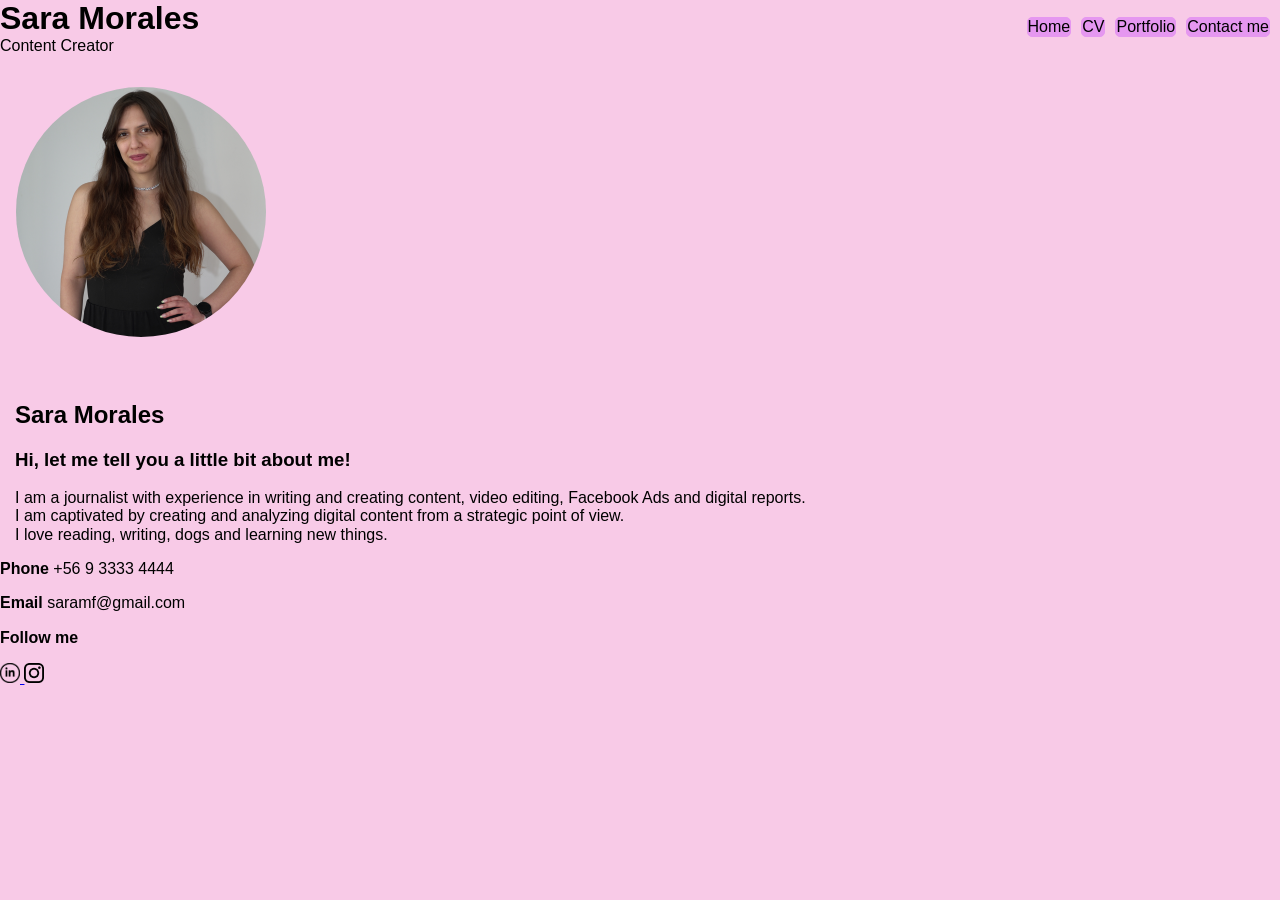
==== index.html @ e161719d "Creamos el footer" ====
<!DOCTYPE html>
<html lang="en">
<head>
    <meta charset="UTF-8">
    <meta name="viewport" content="width=device-width, initial-scale=1.0">
    <title>Sara Morales's portfolio</title>
    <link rel="stylesheet" href="./style/header.css">
    <link rel="stylesheet" href="./style/info.css">
    <link rel="stylesheet" href="./style/normalize.css">
    <link rel="stylesheet" href="./style/common.css">
    <link rel="stylesheet" href="./style/components.css">
</head>
<body class="main-bg">
    <header class="header">
        <nav class="nav">
            <div class="logo">
                <h1 class="nombre">Sara Morales</h1> 
                <p class="labor">Content Creator</p>
            </div>
            
            <ul class="list">
                <li>
                    <a class="btn" href="index.html">Home</a>
                </li>
                <li>
                    <a class="btn" href="CV.html">CV</a>
                </li>
                <li>
                    <a class="btn" href="portfolio.html">Portfolio </a>
                </li>
                <li>
                    <a class="btn" href="contact.html">Contact me</a>
                </li>
            </ul>
        </nav>
    </header>
    <main>
        <section class="info">
            <div class="profile">
                <img src="./imagenes/perfil/perfil Sara.JPG" alt="">
            </div>
            <div class="resume">
                <h2>Sara Morales</h2>
                <h3>Hi, let me tell you a little bit about me!</h3>
                <p class="text">I am a journalist with experience in writing and creating content, video editing, Facebook Ads and digital reports. </br>
                I am captivated by creating and analyzing digital content from a strategic point of view. </br>
                I love reading, writing, dogs and learning new things.</p>
            </div>
        </section>
    </main>
    <footer>
        <p><strong>Phone</strong> +56 9 3333 4444</p>
        <p><strong>Email</strong> saramf@gmail.com</p>
        <p><strong>Follow me</strong></p>
        <div>

        </div>
        <a href="https://www.linkedin.com/in/saramoralesfranzese/" target="_blank">
            <img src="./imagenes/perfil/linkedin-logo-black.png" alt="linkedin", width="20px" height="20px">
        </a>
        <a href="https://www.instagram.com/saraestefania/" target="_blank">
            <img src="./imagenes/perfil/instagram-logo.png" alt="instagram" width="20px" height="20px">
        </a>
    </footer> 
</body>
</html>
---- style/header.css ----
.header {
    position: relative;
    top: 0;
    background-color: var(--bg-color);
    z-index: 999;
    display: flex;
    justify-content: space-between;
    align-items: center;
    padding: 1rem;
}

.header, .nav, .list {
    list-style: none;
    margin: 0;
    padding: 0;
    display: flex;
    gap: 10px;

}

.list {
    position: absolute;
    top: 30%;
    right: 0;
    margin-right: 10px;
}


.nombre, .labor {
    margin-bottom: 0;
    margin-top: 0;
}



.logo {
    text-align: left;
}
---- style/info.css ----
.info {
    img {
        display: flex;
        width: 250px;
        height: 250px;
        border-radius: 50%;
        margin-top: 2rem;
        margin-left: 1rem;
        align-items: center;
    }
    .resume {
        position: relative;
        left: 15px;
        max-width: 95%;
        margin-top: 5%;
        .text {
            margin-top: 1rem;
        }
    }
}
---- style/common.css ----
:root {
    --bg-color: #f8cae7;
    --main-text-color: #000;
    --second-main-text-color: #ffffff;
    --main-brand-color: #e597f0;
    --main-brand-color-ligh:#fabffa;
    --input-bg-color: #d2cdcf;
    font-size: 16px;
    font-family: Arial, Helvetica, sans-serif;
}

.main-bg {
    background-color: var(--bg-color);
}
---- style/components.css ----
.btn {
    color: var(--main-text-color);
    background-color: var(--main-brand-color);
    text-decoration: none;
    padding: 0,7rem;
    display: inline-block;
    border-radius: 5px;
    border: 1px solid var(--main-brand-color);
    cursor: pointer;
}
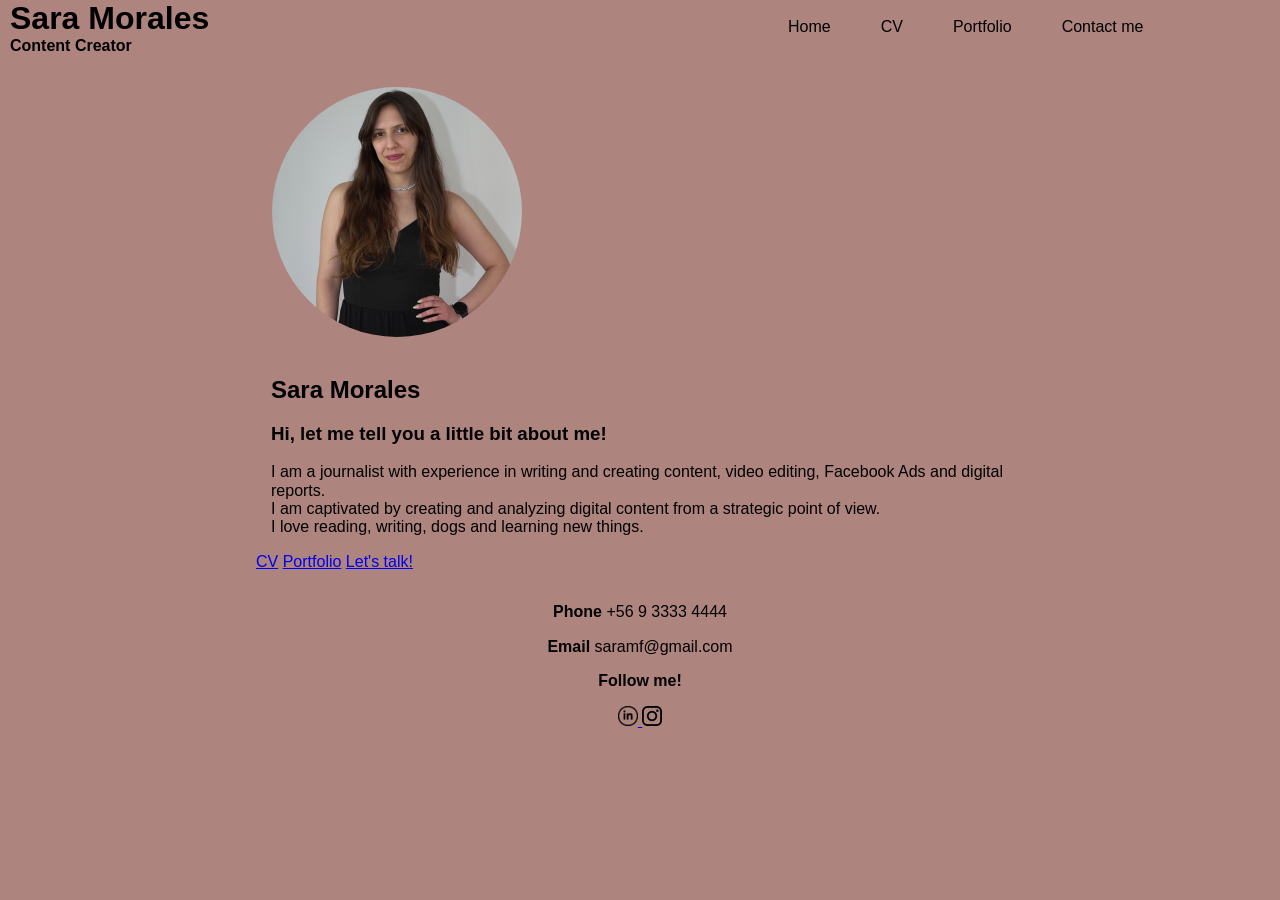
==== commit 1662185c: "Creamos menu hamburguesa para version mobile y menu clasico para pantallas más grandes" ====
--- a/index.html
+++ b/index.html
@@ -9,32 +9,24 @@
     <link rel="stylesheet" href="./style/normalize.css">
     <link rel="stylesheet" href="./style/common.css">
     <link rel="stylesheet" href="./style/components.css">
+    <link rel="stylesheet" href="./style/footer.css">
 </head>
 <body class="main-bg">
     <header class="header">
+        <div class="logo">
+            <h1 class="nombre">Sara Morales</h1> 
+            <p class="labor"><strong>Content Creator</strong></p>
+        </div>
+        <input type="checkbox" id="menu-toggle">
+        <label for="menu-toggle" class="menu-icon">&#9776;</label>
         <nav class="nav">
-            <div class="logo">
-                <h1 class="nombre">Sara Morales</h1> 
-                <p class="labor">Content Creator</p>
-            </div>
-            
-            <ul class="list">
-                <li>
-                    <a class="btn" href="index.html">Home</a>
-                </li>
-                <li>
-                    <a class="btn" href="CV.html">CV</a>
-                </li>
-                <li>
-                    <a class="btn" href="portfolio.html">Portfolio </a>
-                </li>
-                <li>
-                    <a class="btn" href="contact.html">Contact me</a>
-                </li>
-            </ul>
+            <a class="btn" href="index.html">Home</a>
+            <a class="btn" href="CV.html">CV</a>
+            <a class="btn" href="portfolio.html">Portfolio </a>
+            <a class="btn" href="contact.html">Contact me</a>
         </nav>
     </header>
-    <main>
+    <main class="main">
         <section class="info">
             <div class="profile">
                 <img src="./imagenes/perfil/perfil Sara.JPG" alt="">
@@ -46,21 +38,26 @@
                 I am captivated by creating and analyzing digital content from a strategic point of view. </br>
                 I love reading, writing, dogs and learning new things.</p>
             </div>
+            <div>
+                <a href="./CV.html">CV</a>
+                <a href="./portfolio.html">Portfolio</a>
+                <a href="./contact.html">Let's talk!</a>
+            </div>
         </section>
     </main>
-    <footer>
+    <footer class="footer">
         <p><strong>Phone</strong> +56 9 3333 4444</p>
         <p><strong>Email</strong> saramf@gmail.com</p>
-        <p><strong>Follow me</strong></p>
-        <div>
+        <div class="rrss">
+            <p><strong>Follow me!</strong></p>
+            <a href="https://www.linkedin.com/in/saramoralesfranzese/" target="_blank">
+                <img src="./imagenes/perfil/linkedin-logo-black.png" alt="linkedin", width="20px" height="20px">
+            </a>
+            <a href="https://www.instagram.com/saraestefania/" target="_blank">
+                <img src="./imagenes/perfil/instagram-logo.png" alt="instagram" width="20px" height="20px">
+            </a>
+        </div>
 
-        </div>
-        <a href="https://www.linkedin.com/in/saramoralesfranzese/" target="_blank">
-            <img src="./imagenes/perfil/linkedin-logo-black.png" alt="linkedin", width="20px" height="20px">
-        </a>
-        <a href="https://www.instagram.com/saraestefania/" target="_blank">
-            <img src="./imagenes/perfil/instagram-logo.png" alt="instagram" width="20px" height="20px">
-        </a>
     </footer> 
 </body>
 </html>
--- a/style/header.css
+++ b/style/header.css
@@ -15,7 +15,6 @@
     padding: 0;
     display: flex;
     gap: 10px;
-
 }
 
 .list {
@@ -35,4 +34,6 @@
 
 .logo {
     text-align: left;
+    margin-left: 10px;
 }
+
--- a/style/info.css
+++ b/style/info.css
@@ -1,3 +1,9 @@
+.main {
+    width: 90%;
+    margin: 0 auto;
+    max-width: 768px;
+}
+
 .info {
     img {
         display: flex;
@@ -11,7 +17,6 @@
     .resume {
         position: relative;
         left: 15px;
-        max-width: 95%;
         margin-top: 5%;
         .text {
             margin-top: 1rem;
--- a/style/common.css
+++ b/style/common.css
@@ -1,11 +1,11 @@
 :root {
-    --bg-color: #f8cae7;
+    --bg-color: #ae847e;
     --main-text-color: #000;
     --second-main-text-color: #ffffff;
-    --main-brand-color: #e597f0;
-    --main-brand-color-ligh:#fabffa;
+    --main-brand-color: #2c0e37;
+    --main-brand-color-ligh:#DAA89B;
     --input-bg-color: #d2cdcf;
-    font-size: 16px;
+    font-size: 1rem;
     font-family: Arial, Helvetica, sans-serif;
 }
 
--- a/style/components.css
+++ b/style/components.css
@@ -1,10 +1,85 @@
-.btn {
+/*.btn {
     color: var(--main-text-color);
-    background-color: var(--main-brand-color);
+    background-color: transparent;
     text-decoration: none;
-    padding: 0,7rem;
+    padding: 0,5rem;
     display: inline-block;
     border-radius: 5px;
-    border: 1px solid var(--main-brand-color);
     cursor: pointer;
-}+}*/
+
+.menu-icon {
+    font-size: 2rem;
+    color: var(--main-brand-color);
+    cursor: pointer;
+    display: block;
+    position:absolute;
+    right: 20px;
+    top: 10px;
+}
+
+#menu-toggle {
+    display: none;
+}
+
+.nav {
+    display: none;
+    position: absolute;
+    top: 50px;
+    right: 0;
+    background: var(--main-brand-color-light);
+    width: 100%;
+    text-align: center;
+}
+
+.nav {
+    a {
+        display: block;
+        color: var(--main-text-color);
+        padding: 15px;
+        text-decoration: none;
+        padding: 10px 20px;
+    }
+}
+
+#menu-toggle:checked + .menu-icon + .nav {
+    display: flex;
+    flex-direction: column;
+    text-align: right;
+    gap: 0;
+}
+
+@media screen and (width > 768px) {
+    .menu-icon {
+        display: none;
+    }
+
+    .nav{
+        display: flex;
+        flex-direction: row;
+        position: relative;
+        max-width: 40%;
+        top: 0;
+    }
+}
+    /*
+    .nav {
+        display: flex;
+        flex-direction: row;
+        position: relative;
+        max-width: 40%;
+        margin-top:0;
+    }
+
+    .btn {
+        color: var(--main-text-color);
+        background-color: transparent;
+        text-decoration: none;
+        padding: 0;
+        margin-top: 0;
+    }
+}
+  
+
+
+
--- a/style/footer.css
+++ b/style/footer.css
@@ -0,0 +1,6 @@
+.footer {
+    text-align: center;
+    font-weight: 350;
+    font-style: normal;
+    padding: 1em;
+}
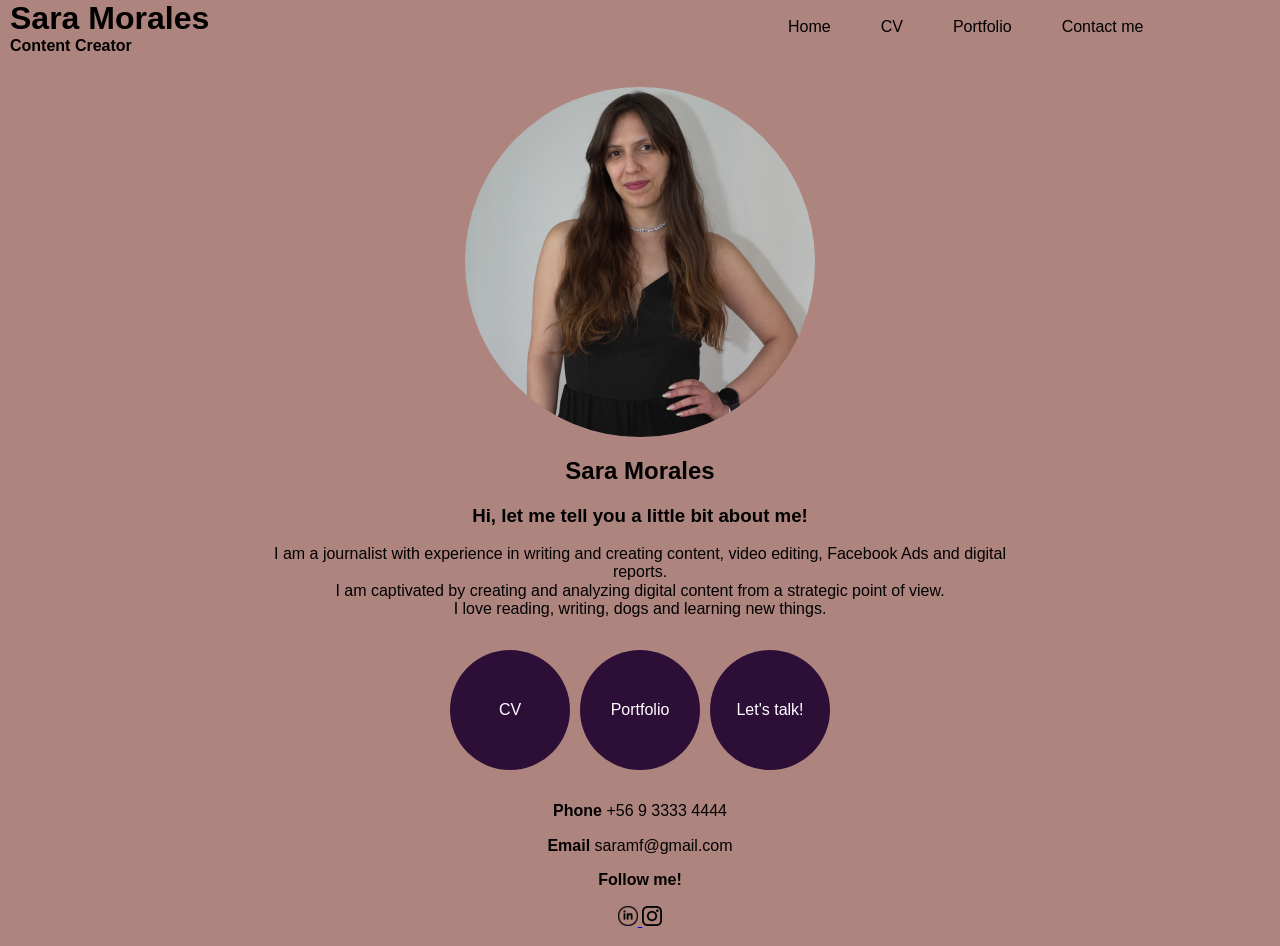
==== commit ce064a4d: "Agregamos botones en el home" ====
--- a/index.html
+++ b/index.html
@@ -38,10 +38,10 @@
                 I am captivated by creating and analyzing digital content from a strategic point of view. </br>
                 I love reading, writing, dogs and learning new things.</p>
             </div>
-            <div>
-                <a href="./CV.html">CV</a>
-                <a href="./portfolio.html">Portfolio</a>
-                <a href="./contact.html">Let's talk!</a>
+            <div class="container-big-btn">
+                <a href="./CV.html" class="big-btn">CV</a>
+                <a href="./portfolio.html" class="big-btn">Portfolio</a>
+                <a href="./contact.html" class="big-btn">Let's talk!</a>
             </div>
         </section>
     </main>
--- a/style/info.css
+++ b/style/info.css
@@ -5,22 +5,31 @@
 }
 
 .info {
+    display: flex;
+    flex-direction: column;
+    align-items: center;
     img {
         display: flex;
-        width: 250px;
-        height: 250px;
+        width: 350px;
+        height: 350px;
         border-radius: 50%;
         margin-top: 2rem;
-        margin-left: 1rem;
-        align-items: center;
     }
     .resume {
         position: relative;
-        left: 15px;
-        margin-top: 5%;
+        text-align: center;
         .text {
             margin-top: 1rem;
+            margin-bottom: 2rem;
         }
     }
 }
 
+/*
+@media screen and (width > 768px) {
+    .info {
+        display: flex;
+        align-items: center;
+    }
+}
+*/
--- a/style/components.css
+++ b/style/components.css
@@ -49,6 +49,29 @@
     gap: 0;
 }
 
+.container-big-btn {
+    display: flex;
+    flex-direction: row;
+    justify-content: center;
+    gap: 10px;
+}
+
+.big-btn {
+    display: flex;
+    flex-direction: row;
+    justify-content: center;
+    align-items: center;
+    background-color: var(--main-brand-color);
+    color: var(--second-main-text-color);
+    font-size: 1rem;
+    text-decoration: none;
+    border-radius: 50%;
+    aspect-ratio: 1 / 1;
+    width: 120px;
+    text-align: center;
+    text-wrap: wrap;
+}
+
 @media screen and (width > 768px) {
     .menu-icon {
         display: none;
@@ -62,24 +85,4 @@
         top: 0;
     }
 }
-    /*
-    .nav {
-        display: flex;
-        flex-direction: row;
-        position: relative;
-        max-width: 40%;
-        margin-top:0;
-    }
-
-    .btn {
-        color: var(--main-text-color);
-        background-color: transparent;
-        text-decoration: none;
-        padding: 0;
-        margin-top: 0;
-    }
-}
-  
-
-
-
+    
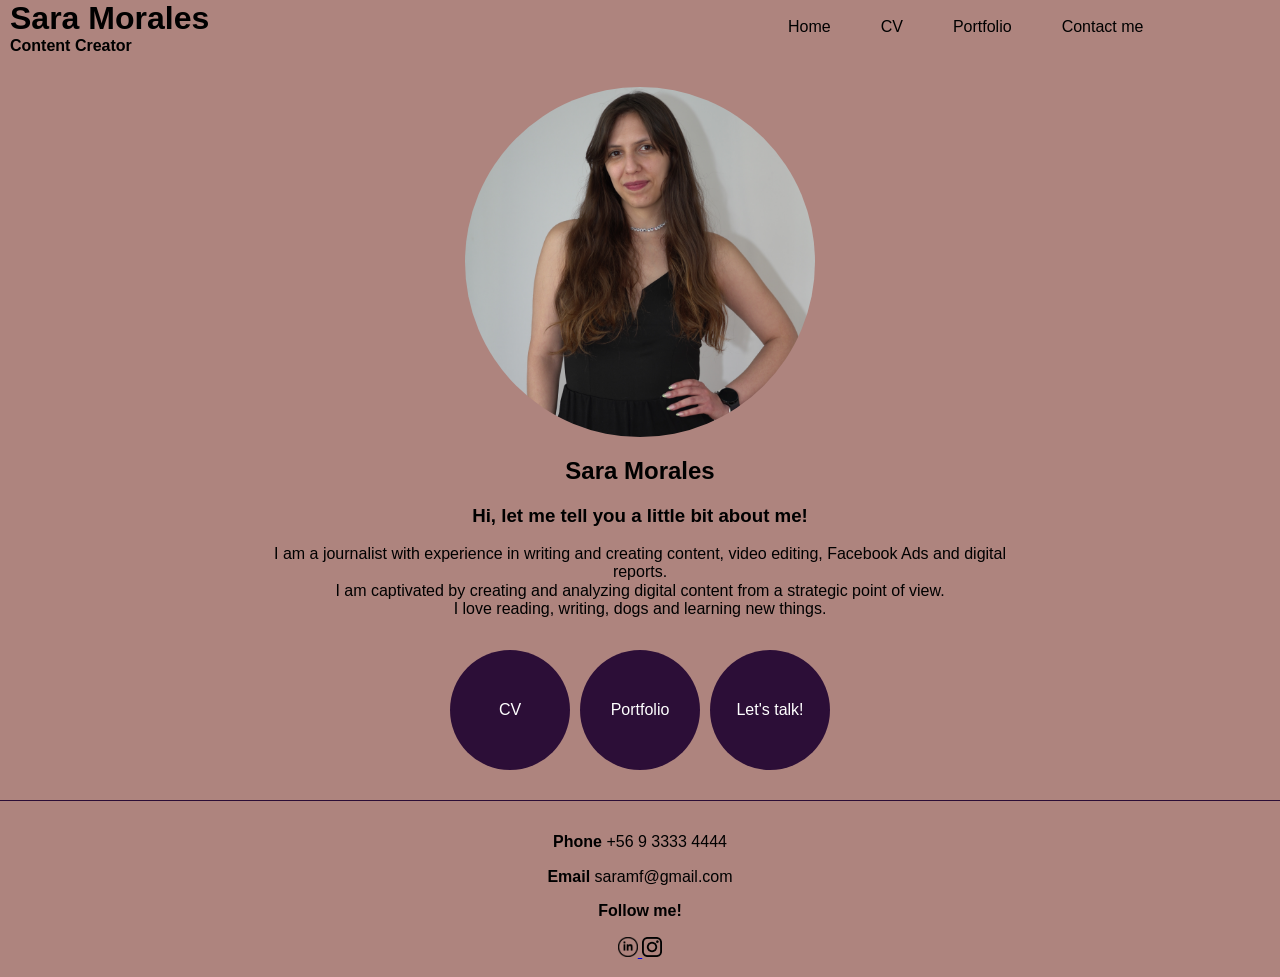
==== commit a289d05f: "Agregamos un divider entre footer y body. Falta modificar el sitio para pantallas grandes y terminam" ====
--- a/index.html
+++ b/index.html
@@ -45,6 +45,7 @@
             </div>
         </section>
     </main>
+    <hr class="divider">
     <footer class="footer">
         <p><strong>Phone</strong> +56 9 3333 4444</p>
         <p><strong>Email</strong> saramf@gmail.com</p>
--- a/style/common.css
+++ b/style/common.css
@@ -11,4 +11,12 @@
 
 .main-bg {
     background-color: var(--bg-color);
+}
+
+.divider {
+    border: none;
+    height: 1px;
+    background-color: var(--main-brand-color);
+    margin-top: 30px;
+    margin-bottom: 0;
 }
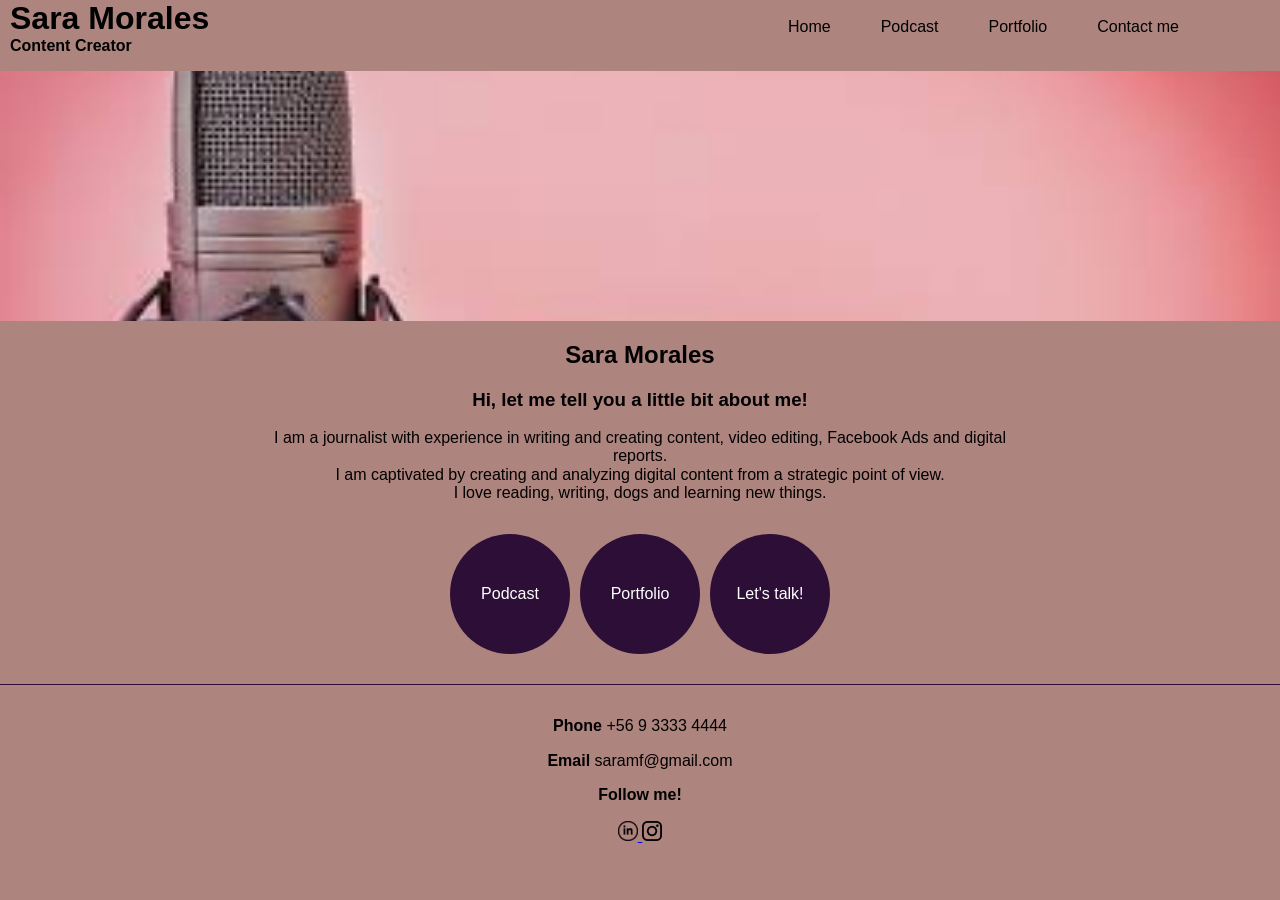
==== commit fd620cf2: "commit" ====
--- a/index.html
+++ b/index.html
@@ -10,8 +10,9 @@
     <link rel="stylesheet" href="./style/common.css">
     <link rel="stylesheet" href="./style/components.css">
     <link rel="stylesheet" href="./style/footer.css">
+    <link rel="stylesheet" href="./style/banner.css">
 </head>
-<body class="main-bg">
+<body class="main-bg container">
     <header class="header">
         <div class="logo">
             <h1 class="nombre">Sara Morales</h1> 
@@ -21,16 +22,15 @@
         <label for="menu-toggle" class="menu-icon">&#9776;</label>
         <nav class="nav">
             <a class="btn" href="index.html">Home</a>
-            <a class="btn" href="CV.html">CV</a>
+            <a class="btn" href="podcast.html">Podcast</a>
             <a class="btn" href="portfolio.html">Portfolio </a>
             <a class="btn" href="contact.html">Contact me</a>
         </nav>
     </header>
+    <section class="banner">
+    </section>
     <main class="main">
         <section class="info">
-            <div class="profile">
-                <img src="./imagenes/perfil/perfil Sara.JPG" alt="">
-            </div>
             <div class="resume">
                 <h2>Sara Morales</h2>
                 <h3>Hi, let me tell you a little bit about me!</h3>
@@ -39,7 +39,7 @@
                 I love reading, writing, dogs and learning new things.</p>
             </div>
             <div class="container-big-btn">
-                <a href="./CV.html" class="big-btn">CV</a>
+                <a href="./podcast.html" class="big-btn">Podcast</a>
                 <a href="./portfolio.html" class="big-btn">Portfolio</a>
                 <a href="./contact.html" class="big-btn">Let's talk!</a>
             </div>
--- a/style/components.css
+++ b/style/components.css
@@ -72,6 +72,29 @@
     text-wrap: wrap;
 }
 
+.form-element {
+    display: flex;
+    flex-direction: column;
+    margin-bottom: 1rem;
+    label {
+        margin-bottom: 0.5rem;
+    }
+    .reset {
+        margin-bottom: 1rem;
+    }
+}
+
+.field 
+{
+    display: flex;
+    flex-wrap: wrap;
+    gap: 5px;
+    label {
+        display: flex;
+        align-items: center;
+    }
+}
+
 @media screen and (width > 768px) {
     .menu-icon {
         display: none;
@@ -84,5 +107,7 @@
         max-width: 40%;
         top: 0;
     }
+
+    
 }
     
--- a/style/banner.css
+++ b/style/banner.css
@@ -0,0 +1,20 @@
+.banner {
+    width: 250px;
+    height: 250px;
+    border-radius: 50%;
+    background: url(../imagenes/perfil/perfil\ Sara.JPG) no-repeat center/cover;
+    display: flex;
+    align-items: center;
+    justify-content: center;
+    margin: 1rem auto 0 auto;
+}
+
+@media screen and (width > 768px) {
+    .banner {
+        background-image: url(../imagenes/perfil/images.jpeg);
+        height: 250px;
+        width: 100%;
+        border-radius: 0;
+        padding: 0;
+    }
+}
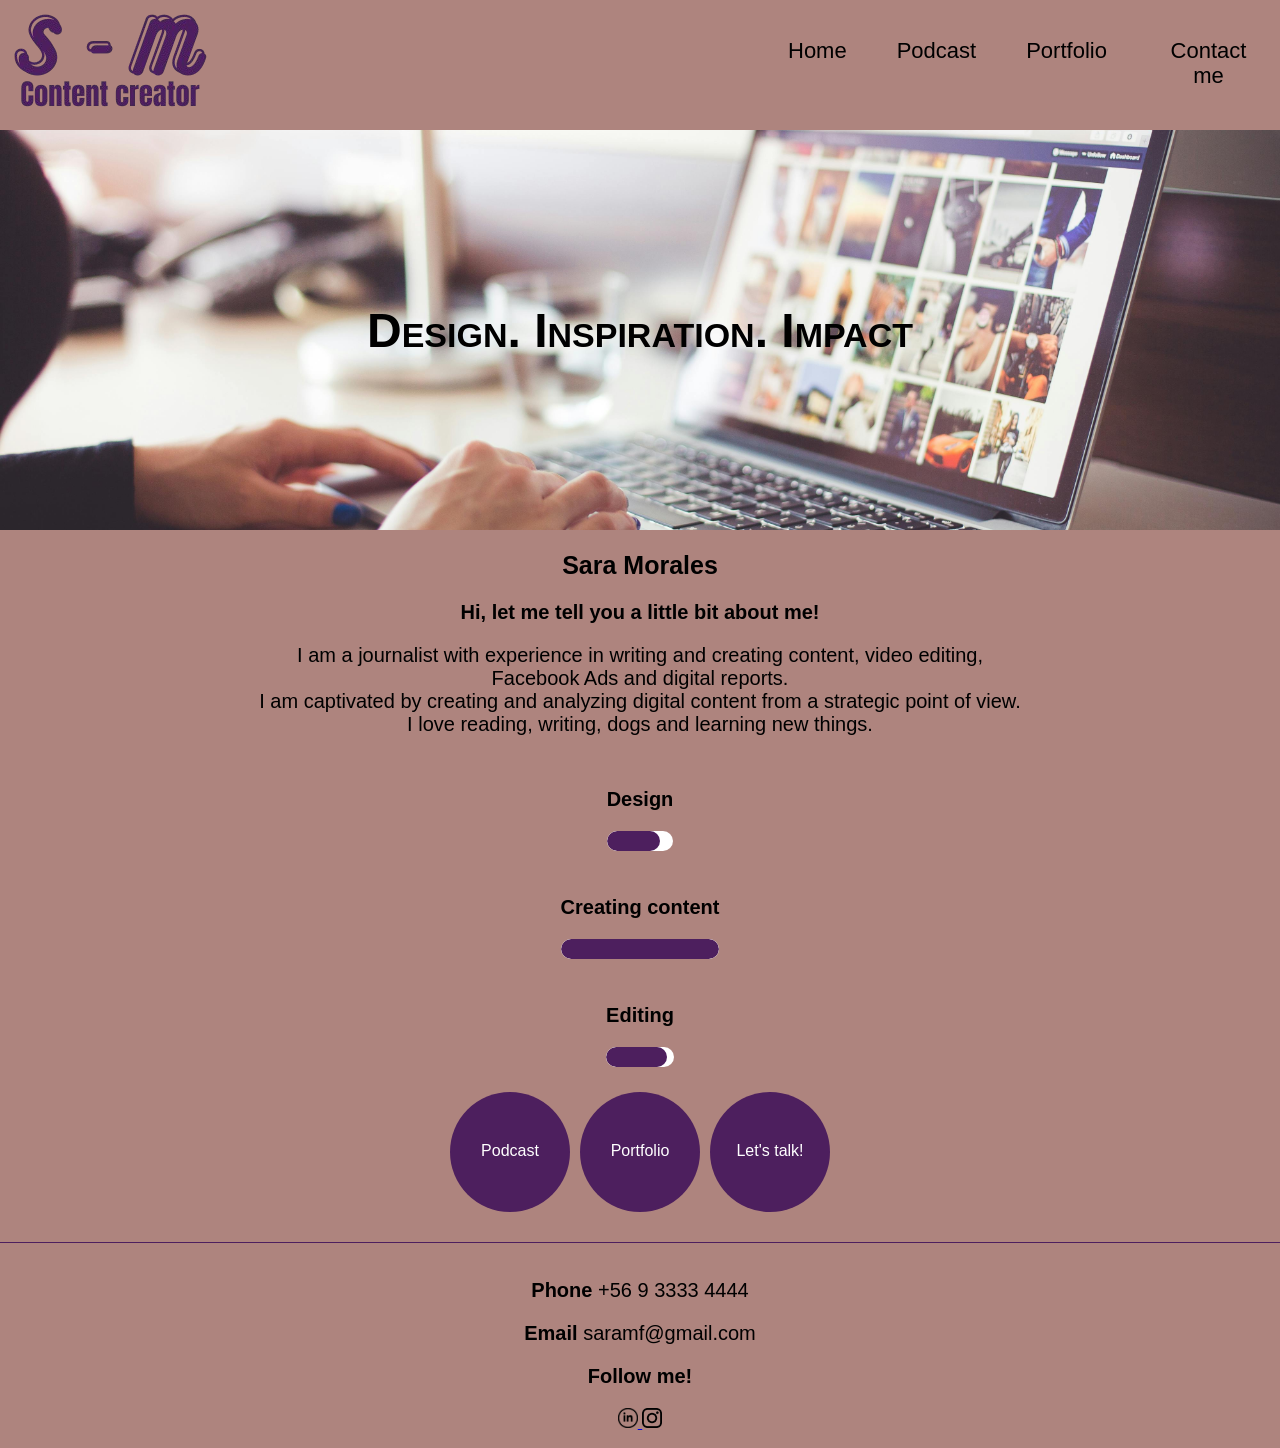
==== commit 84930d69: "Agregado video en página podcas. Agregadas barras de habilidades. Arreglada la visualización del men" ====
--- a/index.html
+++ b/index.html
@@ -15,8 +15,7 @@
 <body class="main-bg container">
     <header class="header">
         <div class="logo">
-            <h1 class="nombre">Sara Morales</h1> 
-            <p class="labor"><strong>Content Creator</strong></p>
+            <img src="./imagenes/logos/logo-removebg.png" alt="logo s-m">
         </div>
         <input type="checkbox" id="menu-toggle">
         <label for="menu-toggle" class="menu-icon">&#9776;</label>
@@ -28,16 +27,31 @@
         </nav>
     </header>
     <section class="banner">
+        <h1 class="text-desktop">Design. Inspiration. Impact</h1>
     </section>
     <main class="main">
         <section class="info">
             <div class="resume">
-                <h2>Sara Morales</h2>
-                <h3>Hi, let me tell you a little bit about me!</h3>
+                <h2 class="heading-2">Sara Morales</h2>
+                <h3 class="heading-3">Hi, let me tell you a little bit about me!</h3>
                 <p class="text">I am a journalist with experience in writing and creating content, video editing, Facebook Ads and digital reports. </br>
                 I am captivated by creating and analyzing digital content from a strategic point of view. </br>
                 I love reading, writing, dogs and learning new things.</p>
             </div>
+            <div class="skills">
+                <p>Design</p>
+                <div class="progress-bar design"></div>
+            </div>
+            <div class="skills">
+                <p>Creating content</p>
+                <div class="progress-bar creating"></div>
+            </div>
+            <div class="skills">
+                <p>Editing</p>
+                <div class="progress-bar editing"></div>
+            </div>
+        </section>
+        <section>
             <div class="container-big-btn">
                 <a href="./podcast.html" class="big-btn">Podcast</a>
                 <a href="./portfolio.html" class="big-btn">Portfolio</a>
@@ -52,10 +66,10 @@
         <div class="rrss">
             <p><strong>Follow me!</strong></p>
             <a href="https://www.linkedin.com/in/saramoralesfranzese/" target="_blank">
-                <img src="./imagenes/perfil/linkedin-logo-black.png" alt="linkedin", width="20px" height="20px">
+                <img src="./imagenes/logos/linkedin-logo-black.png" alt="linkedin", width="20px" height="20px">
             </a>
             <a href="https://www.instagram.com/saraestefania/" target="_blank">
-                <img src="./imagenes/perfil/instagram-logo.png" alt="instagram" width="20px" height="20px">
+                <img src="./imagenes/logos/instagram-logo.png" alt="instagram" width="20px" height="20px">
             </a>
         </div>
 
--- a/style/header.css
+++ b/style/header.css
@@ -9,7 +9,7 @@
     padding: 1rem;
 }
 
-.header, .nav, .list {
+.header, .nav {
     list-style: none;
     margin: 0;
     padding: 0;
@@ -30,10 +30,27 @@
     margin-top: 0;
 }
 
-
-
 .logo {
-    text-align: left;
+    margin-top: 10px;
     margin-left: 10px;
 }
 
+.nav {
+    display: none;
+}
+
+
+
+@media screen and (width > 768px) {
+    .menu-icon {
+        display: none;
+    }
+
+    .nav{
+        display: flex;
+        flex-direction: row;
+        position: relative;
+        max-width: 40%;
+        top: 0;
+    }
+}
--- a/style/info.css
+++ b/style/info.css
@@ -25,6 +25,46 @@
     }
 }
 
+.skills {
+    display: inline-block;
+    margin: 20px, 0;
+    p {
+        font-weight: bold;
+    }
+}
+
+.progress-bar {
+    width: 100%;
+    height: 20px;
+    background-color: white;
+    border-radius: 10px;
+    margin-bottom: 25px;
+    overflow: hidden;
+}
+
+.progress-bar:before {
+    content: '';
+    display: block;
+    height: 100%;
+    width: 0;
+    background-color: var(--main-brand-color);
+    transition: width 1s ease forwards;
+    border-radius: 10px;
+}
+
+.design::before {
+    width: 80%;
+}
+
+.creating::before {
+    width: 100%;
+}
+
+.editing::before {
+    width: 90%;
+}
+
+
 /*
 @media screen and (width > 768px) {
     .info {
--- a/style/common.css
+++ b/style/common.css
@@ -2,7 +2,7 @@
     --bg-color: #ae847e;
     --main-text-color: #000;
     --second-main-text-color: #ffffff;
-    --main-brand-color: #2c0e37;
+    --main-brand-color: #4d1f5e;
     --main-brand-color-ligh:#DAA89B;
     --input-bg-color: #d2cdcf;
     font-size: 1rem;
@@ -19,4 +19,22 @@
     background-color: var(--main-brand-color);
     margin-top: 30px;
     margin-bottom: 0;
+}
+
+.heading-1 {
+    font-size: 30px;
+}
+
+.heading-2 {
+    font-size: 25px;
+}
+
+.heading-3 {
+    font-size: 20px;
+}
+
+@media screen and (width > 768px) {
+    p {
+        font-size: 20px;
+    }
 }
--- a/style/components.css
+++ b/style/components.css
@@ -41,6 +41,8 @@
         padding: 10px 20px;
     }
 }
+
+
 
 #menu-toggle:checked + .menu-icon + .nav {
     display: flex;
@@ -108,6 +110,16 @@
         top: 0;
     }
 
-    
+    .btn {
+        text-decoration: none;
+        font-size: 22px;
+        display: inline-block;
+        transition: color 1s ease;
+        margin-top: 12px;
+    }
+    .btn:hover {
+        color: var(--main-brand-color);
+    }
+
 }
     
--- a/style/banner.css
+++ b/style/banner.css
@@ -9,12 +9,21 @@
     margin: 1rem auto 0 auto;
 }
 
+.text-desktop {
+    display: none;
+}
+
 @media screen and (width > 768px) {
     .banner {
-        background-image: url(../imagenes/perfil/images.jpeg);
-        height: 250px;
+        background-image: url(../imagenes/perfil/banner-desktop.jpg);
+        height: 400px;
         width: 100%;
         border-radius: 0;
         padding: 0;
     }
+    .text-desktop {
+        display: flex;
+        font-size: 3rem;
+        font-variant: small-caps;
+    }
 }
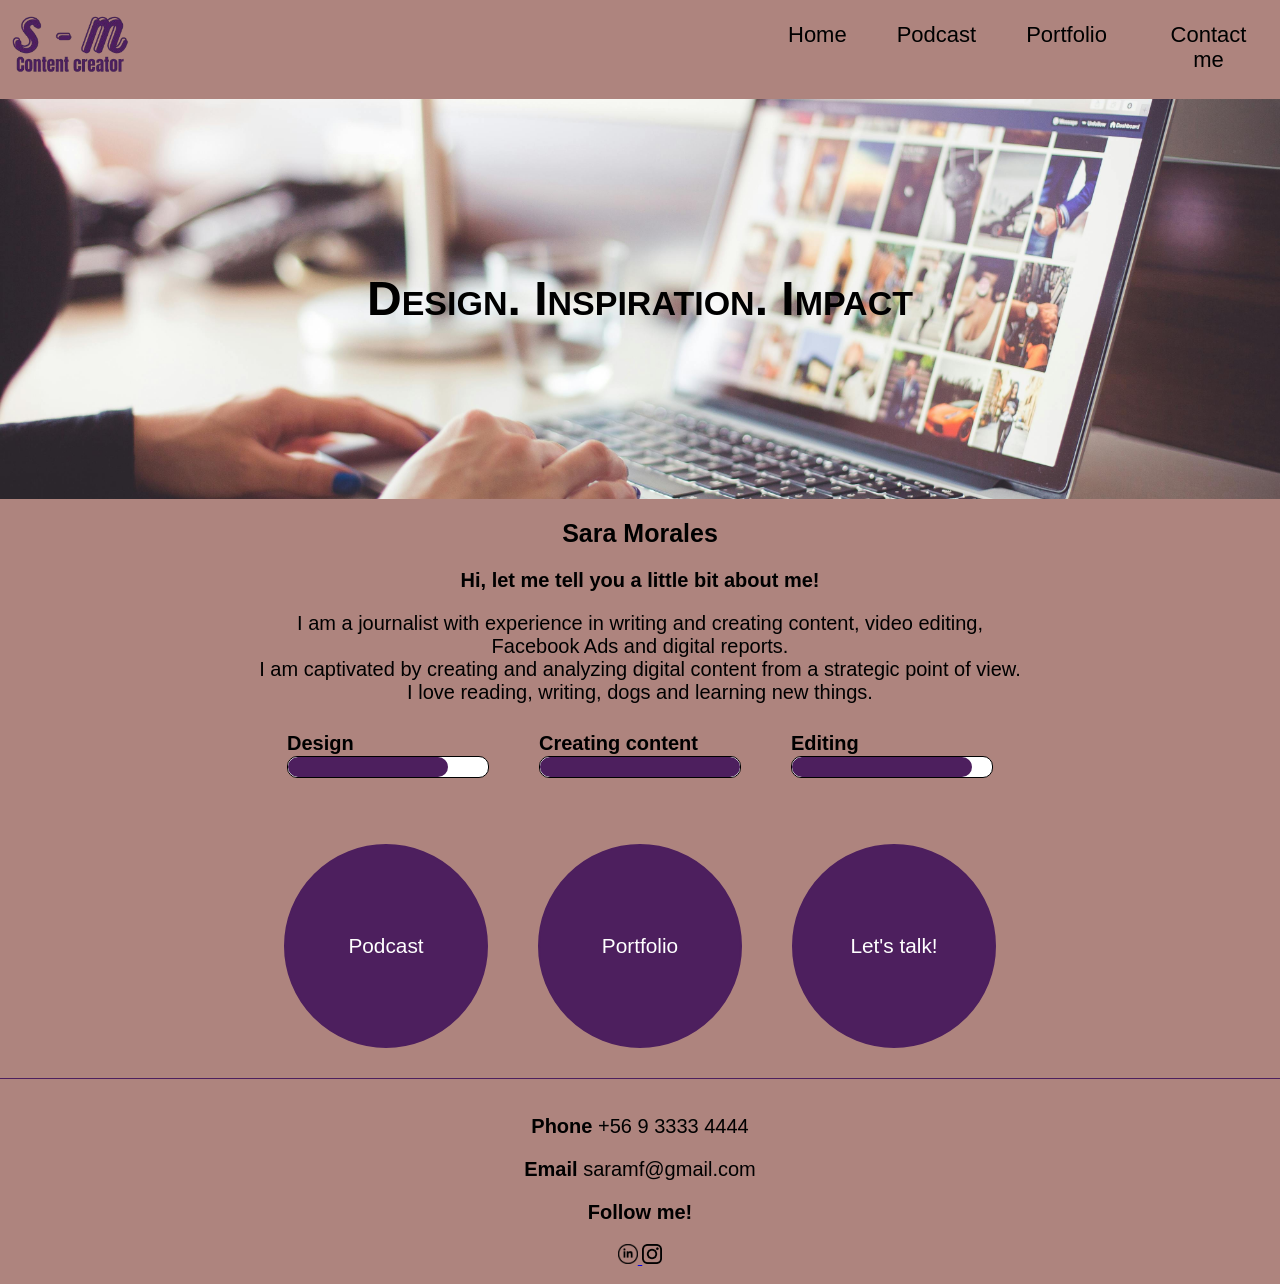
==== commit bd41cf37: "Arreglamos las páginas para la versión desktop. Mejoramos las barras de progreso de skills." ====
--- a/index.html
+++ b/index.html
@@ -38,24 +38,26 @@
                 I am captivated by creating and analyzing digital content from a strategic point of view. </br>
                 I love reading, writing, dogs and learning new things.</p>
             </div>
-            <div class="skills">
-                <p>Design</p>
-                <div class="progress-bar design"></div>
-            </div>
-            <div class="skills">
-                <p>Creating content</p>
-                <div class="progress-bar creating"></div>
-            </div>
-            <div class="skills">
-                <p>Editing</p>
-                <div class="progress-bar editing"></div>
+            <div class="skills-container">
+                <div class="skills">
+                    <p>Design</p>
+                    <div class="progress-bar design"></div>
+                </div>
+                <div class="skills">
+                    <p>Creating content</p>
+                    <div class="progress-bar creating"></div>
+                </div>
+                <div class="skills">
+                    <p>Editing</p>
+                    <div class="progress-bar editing"></div>
+                </div>
             </div>
         </section>
         <section>
             <div class="container-big-btn">
-                <a href="./podcast.html" class="big-btn">Podcast</a>
-                <a href="./portfolio.html" class="big-btn">Portfolio</a>
-                <a href="./contact.html" class="big-btn">Let's talk!</a>
+                <a class="big-btn" href="./podcast.html">Podcast</a>
+                <a class="big-btn" href="./portfolio.html">Portfolio</a>
+                <a class="big-btn" href="./contact.html">Let's talk!</a>
             </div>
         </section>
     </main>
--- a/style/header.css
+++ b/style/header.css
@@ -8,6 +8,7 @@
     align-items: center;
     padding: 1rem;
 }
+
 
 .header, .nav {
     list-style: none;
@@ -33,6 +34,10 @@
 .logo {
     margin-top: 10px;
     margin-left: 10px;
+    img {
+        height: 60px;
+        width: 120px;
+    }
 }
 
 .nav {
--- a/style/info.css
+++ b/style/info.css
@@ -20,15 +20,17 @@
         text-align: center;
         .text {
             margin-top: 1rem;
-            margin-bottom: 2rem;
+            margin-bottom: 0.5rem;
         }
     }
 }
 
 .skills {
-    display: inline-block;
-    margin: 20px, 0;
+    display: flex;
+    flex-direction: column;
+    margin-bottom: 1rem;
     p {
+        margin-bottom: 1px;
         font-weight: bold;
     }
 }
@@ -37,6 +39,7 @@
     width: 100%;
     height: 20px;
     background-color: white;
+    border: black, solid, 1px;
     border-radius: 10px;
     margin-bottom: 25px;
     overflow: hidden;
@@ -65,11 +68,19 @@
 }
 
 
-/*
+
 @media screen and (width > 768px) {
-    .info {
+    .skills-container {
         display: flex;
-        align-items: center;
+        gap: 50px;
+        margin-bottom: 25px;
+    }
+
+    .progress-bar {
+        width: 200px;
+        height: 20px;
+        background-color: white;
+        border-radius: 10px;
+        border: black, solid, 1px;
     }
 }
-*/
--- a/style/components.css
+++ b/style/components.css
@@ -80,6 +80,7 @@
     margin-bottom: 1rem;
     label {
         margin-bottom: 0.5rem;
+        font-weight: bold;
     }
     .reset {
         margin-bottom: 1rem;
@@ -91,9 +92,13 @@
     display: flex;
     flex-wrap: wrap;
     gap: 5px;
+    margin-bottom: 0.5rem;
     label {
         display: flex;
         align-items: center;
+    }
+    legend {
+        font-weight: bold;
     }
 }
 
@@ -121,5 +126,19 @@
         color: var(--main-brand-color);
     }
 
-}
-    +    .container-big-btn {
+        display: flex;
+        gap: 50px;
+    }
+
+    .big-btn {
+        width: 200px;
+        font-size: 1.3rem;
+        transition: all 0.5s ease;
+        border: 2px solid var(--main-brand-color);
+    }
+
+    .big-btn:hover {
+        background-color: transparent;
+    }
+}
